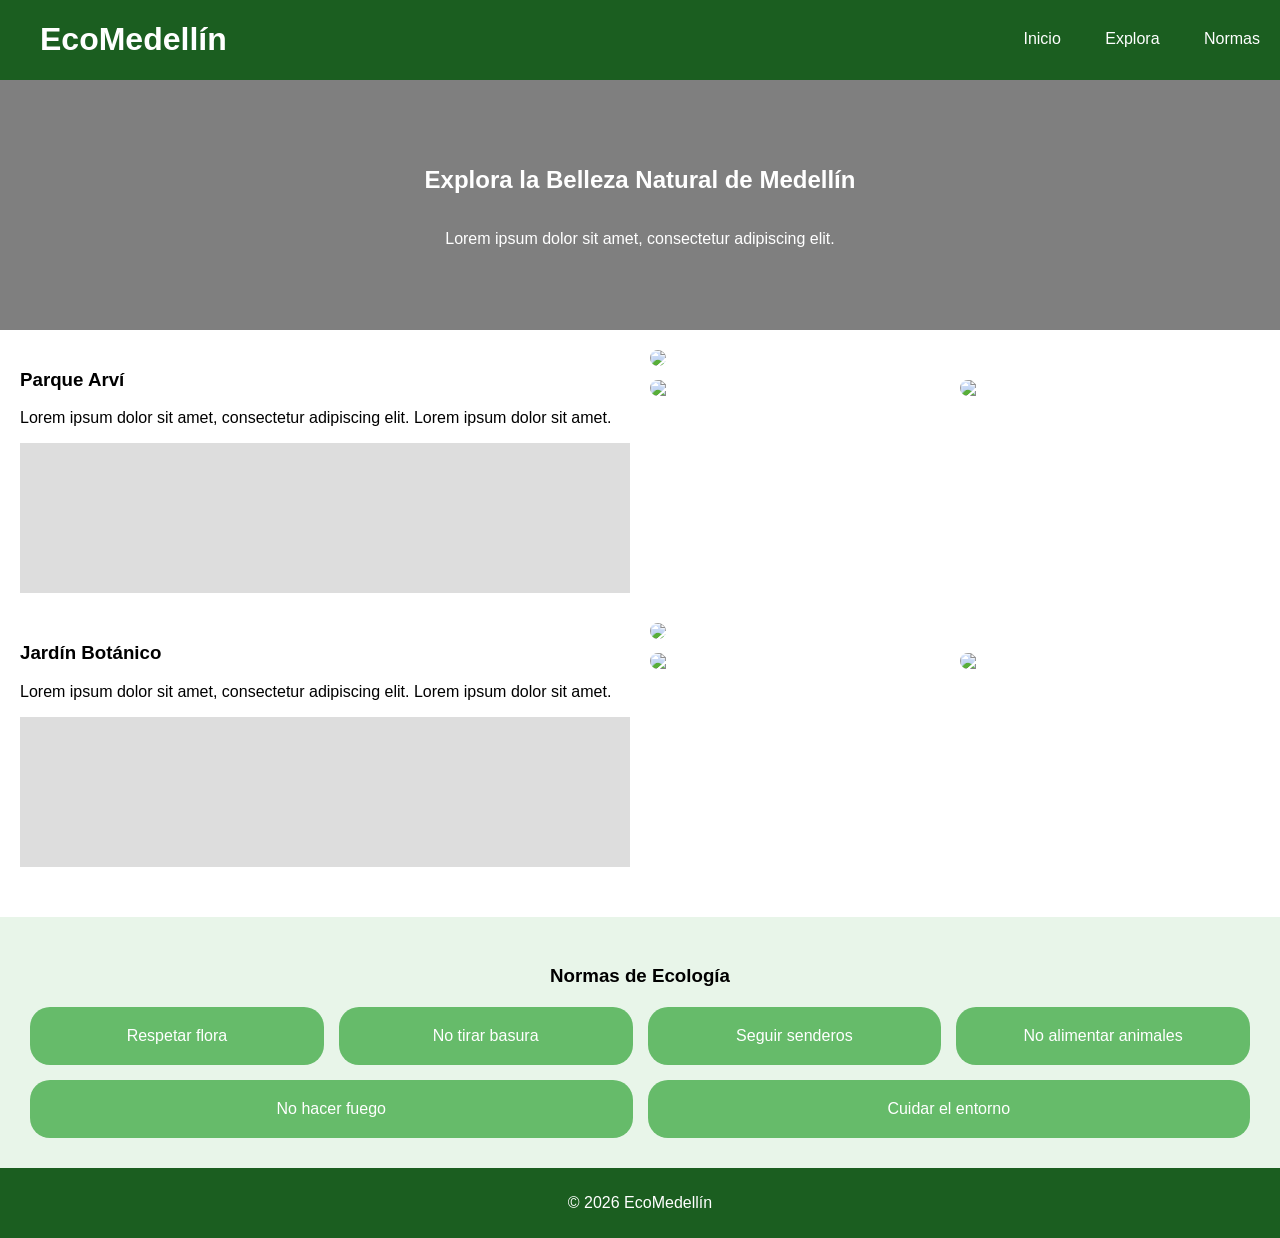
==== seccion02/index.html @ 078b5866 "updated" ====
<!DOCTYPE html>
<html lang="es">
<head>
<meta charset="UTF-8">
<title>EcoMedellín</title>
<link rel="stylesheet" href="style.css">
</head>
<body>

<!-- HEADER -->
<header>
    <h1>EcoMedellín</h1>
    <nav>
        <a href="#">Inicio</a>
        <a href="#">Explora</a>
        <a href="#">Normas</a>
    </nav>
</header>

<!-- HERO -->
<section class="hero">
    <div class="overlay">
        <h2>Explora la Belleza Natural de Medellín</h2>
        <p>Lorem ipsum dolor sit amet, consectetur adipiscing elit.</p>
    </div>
</section>

<!-- CONTENIDO -->
<main class="contenedor">

    <!-- BLOQUE 1 -->
    <div class="fila">
        <section class="info">
            <h3>Parque Arví</h3>
            <p>Lorem ipsum dolor sit amet, consectetur adipiscing elit. Lorem ipsum dolor sit amet.</p>

            <div class="mapa"></div>
        </section>

        <aside class="galeria">
            <img src="https://picsum.photos/400/250">
            <div class="mini">
                <img src="https://picsum.photos/200/150">
                <img src="https://picsum.photos/201/150">
            </div>
        </aside>
    </div>

    <!-- BLOQUE 2 -->
    <div class="fila">
        <section class="info">
            <h3>Jardín Botánico</h3>
            <p>Lorem ipsum dolor sit amet, consectetur adipiscing elit. Lorem ipsum dolor sit amet.</p>

            <div class="mapa"></div>
        </section>

        <aside class="galeria">
            <img src="https://picsum.photos/400/260">
            <div class="mini">
                <img src="https://picsum.photos/200/151">
                <img src="https://picsum.photos/201/151">
            </div>
        </aside>
    </div>

</main>

<!-- NORMAS -->
<section class="normas">
    <h3>Normas de Ecología</h3>

    <div class="grid">
        <div class="card">Respetar flora</div>
        <div class="card">No tirar basura</div>
        <div class="card">Seguir senderos</div>
        <div class="card">No alimentar animales</div>
        <div class="card">No hacer fuego</div>
        <div class="card">Cuidar el entorno</div>
    </div>
</section>

<!-- FOOTER -->
<footer>
    <p>© 2026 EcoMedellín</p>
</footer>

</body>
</html>
---- seccion02/style.css ----
body {
    margin: 0;
    font-family: Arial;
}

/* HEADER */
header {
    background: #1b5e20;
    color: white;
    padding: 0px;
    padding-bottom: 0px;

    display: flex;
    justify-content: space-between;
}

header h1{
    margin-left: 40px;
}

header nav{
    margin-top: 30px;
}
header nav a{
    margin: 20px;
    
    gap: 20px;
}

nav a {
    color: white;
    margin-left: 15px;
    text-decoration: none;
}

/* HERO */
.hero {
    background: url("https://picsum.photos/1200/400") center/cover;
    height: 250px;
    position: relative;
}

.overlay {
    background: rgba(0,0,0,0.5);
    color: white;
    height: 100%;

    display: flex;
    flex-direction: column;
    justify-content: center;
    align-items: center;
}

/* CONTENEDOR */
.contenedor {
    padding: 20px;
}

/* FILAS */
.fila {
    display: flex;
    gap: 20px;
    margin-bottom: 30px;
}

/* INFO */
.info {
    flex: 1;
}

.mapa {
    background: #ddd;
    height: 150px;
    margin-top: 10px;
}

/* GALERÍA */
.galeria {
    flex: 1;
}

.galeria img {
    width: 100%;
    border-radius: 10px;
}

.mini {
    display: flex;
    gap: 10px;
    margin-top: 10px;
}

.mini img {
    width: 50%;
}

/* NORMAS */
.normas {
    background: #e8f5e9;
    text-align: center;
    padding: 30px;
}

.grid {
    display: flex;
    flex-wrap: wrap;
    gap: 15px;
    margin-top: 20px;
}

.card {
    flex: 1 1 200px;
    background: #66bb6a;
    padding: 20px;
    border-radius: 20px;
    color: white;
}

/* FOOTER */
footer {
    background: #1b5e20;
    color: white;
    text-align: center;
    padding: 10px;
}
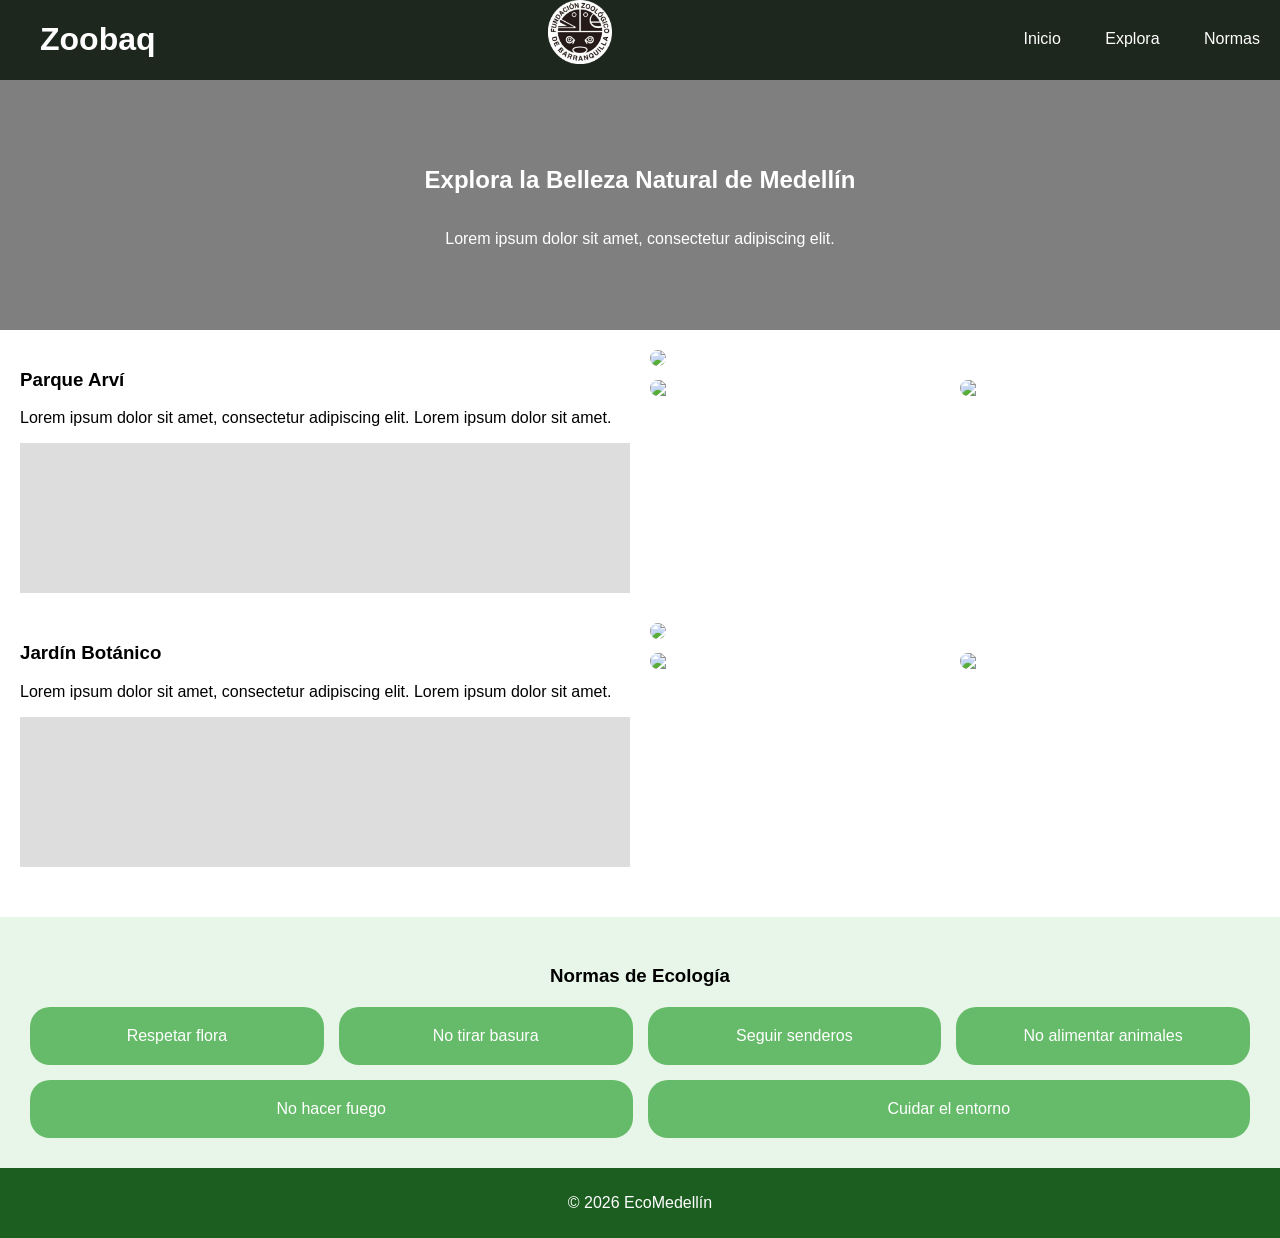
==== commit a59028cc: "updated" ====
--- a/seccion02/index.html
+++ b/seccion02/index.html
@@ -2,14 +2,16 @@
 <html lang="es">
 <head>
 <meta charset="UTF-8">
-<title>EcoMedellín</title>
+<meta name="viewport" content="width=device-width, initial-scale=1.0">
+<title>Zoologico de Barranquilla</title>
 <link rel="stylesheet" href="style.css">
 </head>
 <body>
 
 <!-- HEADER -->
 <header>
-    <h1>EcoMedellín</h1>
+    <h1 >Zoobaq</h1>
+    <img src="logo-zoobaq.png" alt="logo-zoobaq" class="logo">
     <nav>
         <a href="#">Inicio</a>
         <a href="#">Explora</a>
--- a/seccion02/style.css
+++ b/seccion02/style.css
@@ -5,13 +5,18 @@
 
 /* HEADER */
 header {
-    background: #1b5e20;
+    background: #1d271d;
     color: white;
     padding: 0px;
     padding-bottom: 0px;
 
     display: flex;
     justify-content: space-between;
+}
+.logo{
+    width: 5%;
+    height: 5%;
+        
 }
 
 header h1{
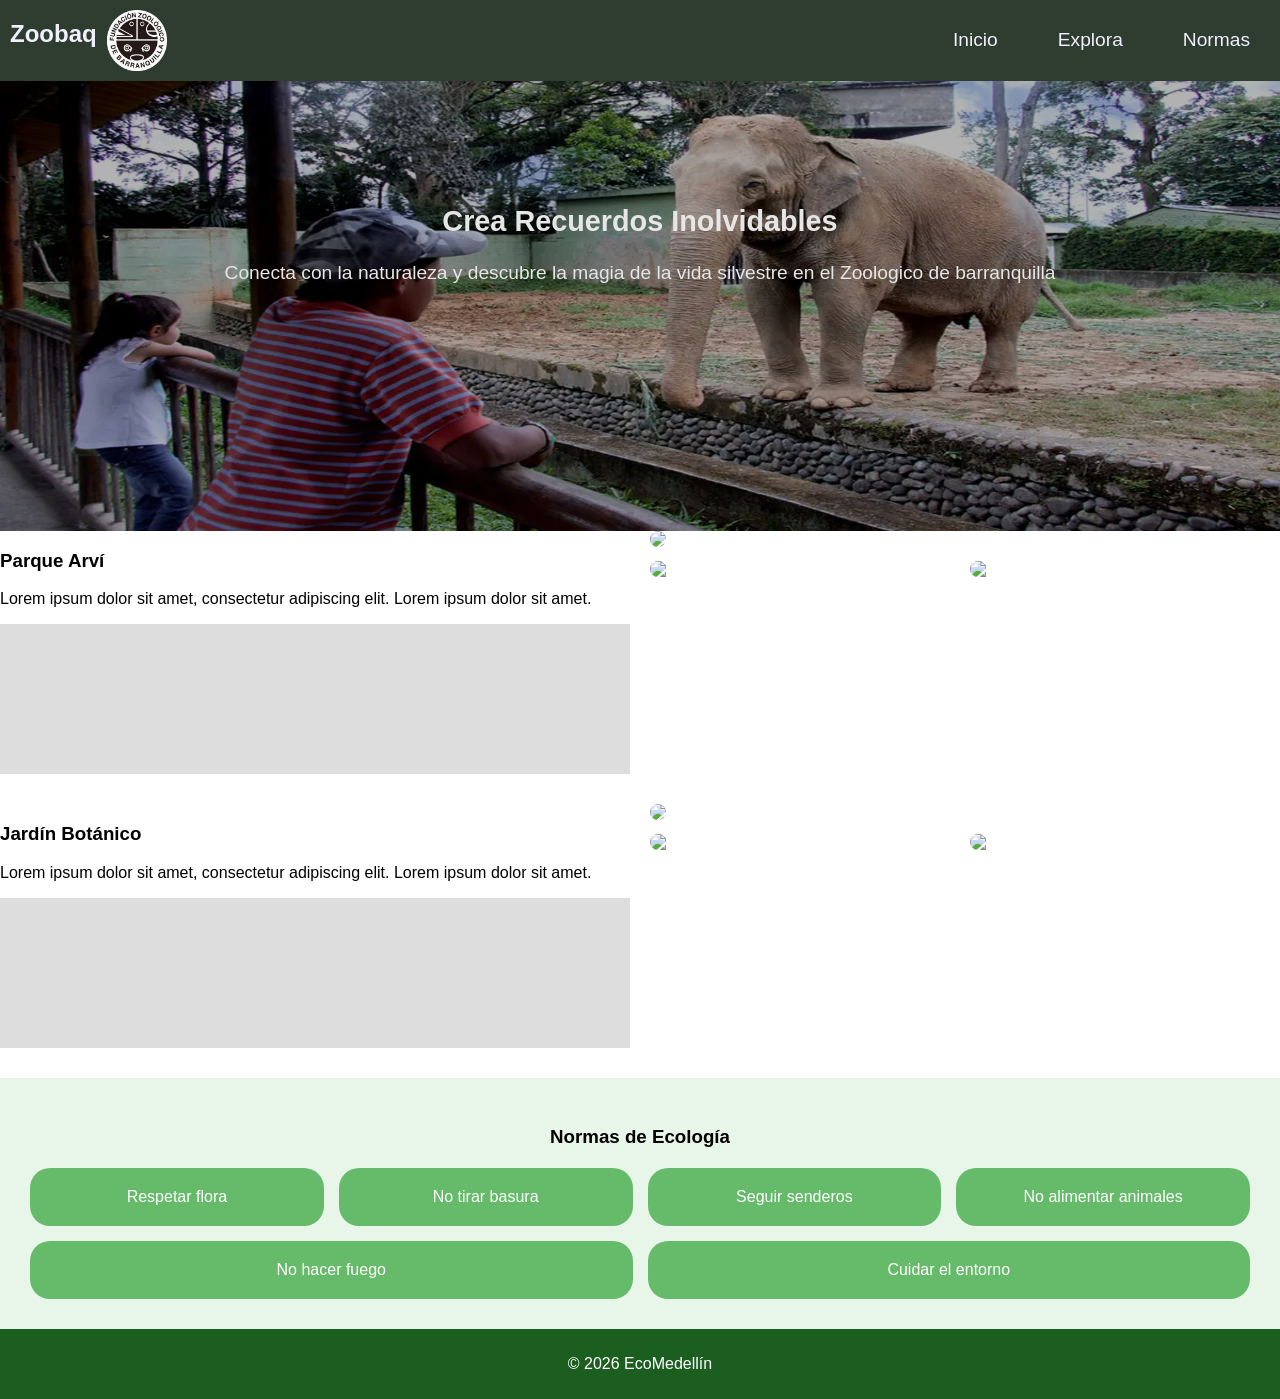
==== commit 3a7581b9: "updated" ====
--- a/seccion02/index.html
+++ b/seccion02/index.html
@@ -10,27 +10,33 @@
 
 <!-- HEADER -->
 <header>
-    <h1 >Zoobaq</h1>
-    <img src="logo-zoobaq.png" alt="logo-zoobaq" class="logo">
     <nav>
-        <a href="#">Inicio</a>
-        <a href="#">Explora</a>
-        <a href="#">Normas</a>
+        <!-- grupo izquierdo -->
+        <div>
+        <h1>Zoobaq</h1>
+        <img src="logo-zoobaq.png" alt="logo-zoobaq" class="logo">
+        </div>
+        <!-- grupo derecho -->
+        <ul class="nav-links">
+            <li><a href="#">Inicio</a></li>
+            <li><a href="#">Explora</a></li>
+            <li><a href="#">Normas</a></li>
+        </ul>
     </nav>
 </header>
 
 <!-- HERO -->
-<section class="hero">
+<figure class="hero">
+    <img src="parque-zoologico-.png" alt="parque zoobaq" class="imgpark">
     <div class="overlay">
-        <h2>Explora la Belleza Natural de Medellín</h2>
-        <p>Lorem ipsum dolor sit amet, consectetur adipiscing elit.</p>
+        <h2>Crea Recuerdos Inolvidables</h2>
+        <p>Conecta con la naturaleza y descubre la magia de la vida silvestre en el Zoologico de barranquilla</p>
     </div>
-</section>
+</figure>
 
 <!-- CONTENIDO -->
 <main class="contenedor">
-
-    <!-- BLOQUE 1 -->
+       <!-- BLOQUE 1 -->
     <div class="fila">
         <section class="info">
             <h3>Parque Arví</h3>
--- a/seccion02/style.css
+++ b/seccion02/style.css
@@ -4,61 +4,90 @@
 }
 
 /* HEADER */
-header {
-    background: #1d271d;
-    color: white;
-    padding: 0px;
-    padding-bottom: 0px;
+header nav{
+    background-color: #2e3d2f;
+    color: rgb(240, 240, 2340);
+    display: flex;
+    justify-content:space-between ;
+    align-items:center;
+    padding:0px;
+    overflow: hidden;
 
+}
+
+header nav div{
     display: flex;
-    justify-content: space-between;
+    margin-left: 10px;
 }
 .logo{
-    width: 5%;
-    height: 5%;
-        
+    gap: 10px;  
+    width: 12%;
+    height: 10%;
+    margin: 10px;
+
 }
 
-header h1{
-    margin-left: 40px;
+
+.nav-links {
+  display: flex;
+  list-style-type: none;
+                   /* Espacio entre Inicio, Explora y Normas */
+  margin: 0;
+  padding: 0;
+  
+  
 }
 
-header nav{
-    margin-top: 30px;
-}
-header nav a{
-    margin: 20px;
+li a{
+    text-decoration: none;
+    color: rgb(240, 240, 2340);
+    font-size:larger;
+    padding: 30px;
+
+
     
-    gap: 20px;
 }
 
-nav a {
-    color: white;
-    margin-left: 15px;
-    text-decoration: none;
+li a:hover{
+    background-color: #162a17;
+    color:white
+
 }
+    
+
 
 /* HERO */
 .hero {
-    background: url("https://picsum.photos/1200/400") center/cover;
-    height: 250px;
-    position: relative;
+    height: 50vh;
+    margin: 0;  
+    display:flex ;
+
+    text-align: center;
+    justify-content: center;
 }
 
+
+.imgpark{
+    width: 100%;      /* 100% del ancho de la ventana */
+  height: 50vh;     /* 100% del alto de la ventana */
+  /* Evita que la imagen se estire o se vea flaca */
+    position: absolute;
+    filter:brightness(70%)
+
+}
 .overlay {
-    background: rgba(0,0,0,0.5);
     color: white;
-    height: 100%;
-
-    display: flex;
-    flex-direction: column;
     justify-content: center;
     align-items: center;
+    position:relative;  
+    font-size: larger;
+    filter: brightness(90%);
+    padding-top: 100px;
 }
 
 /* CONTENEDOR */
 .contenedor {
-    padding: 20px;
+    padding: 0px;
 }
 
 /* FILAS */
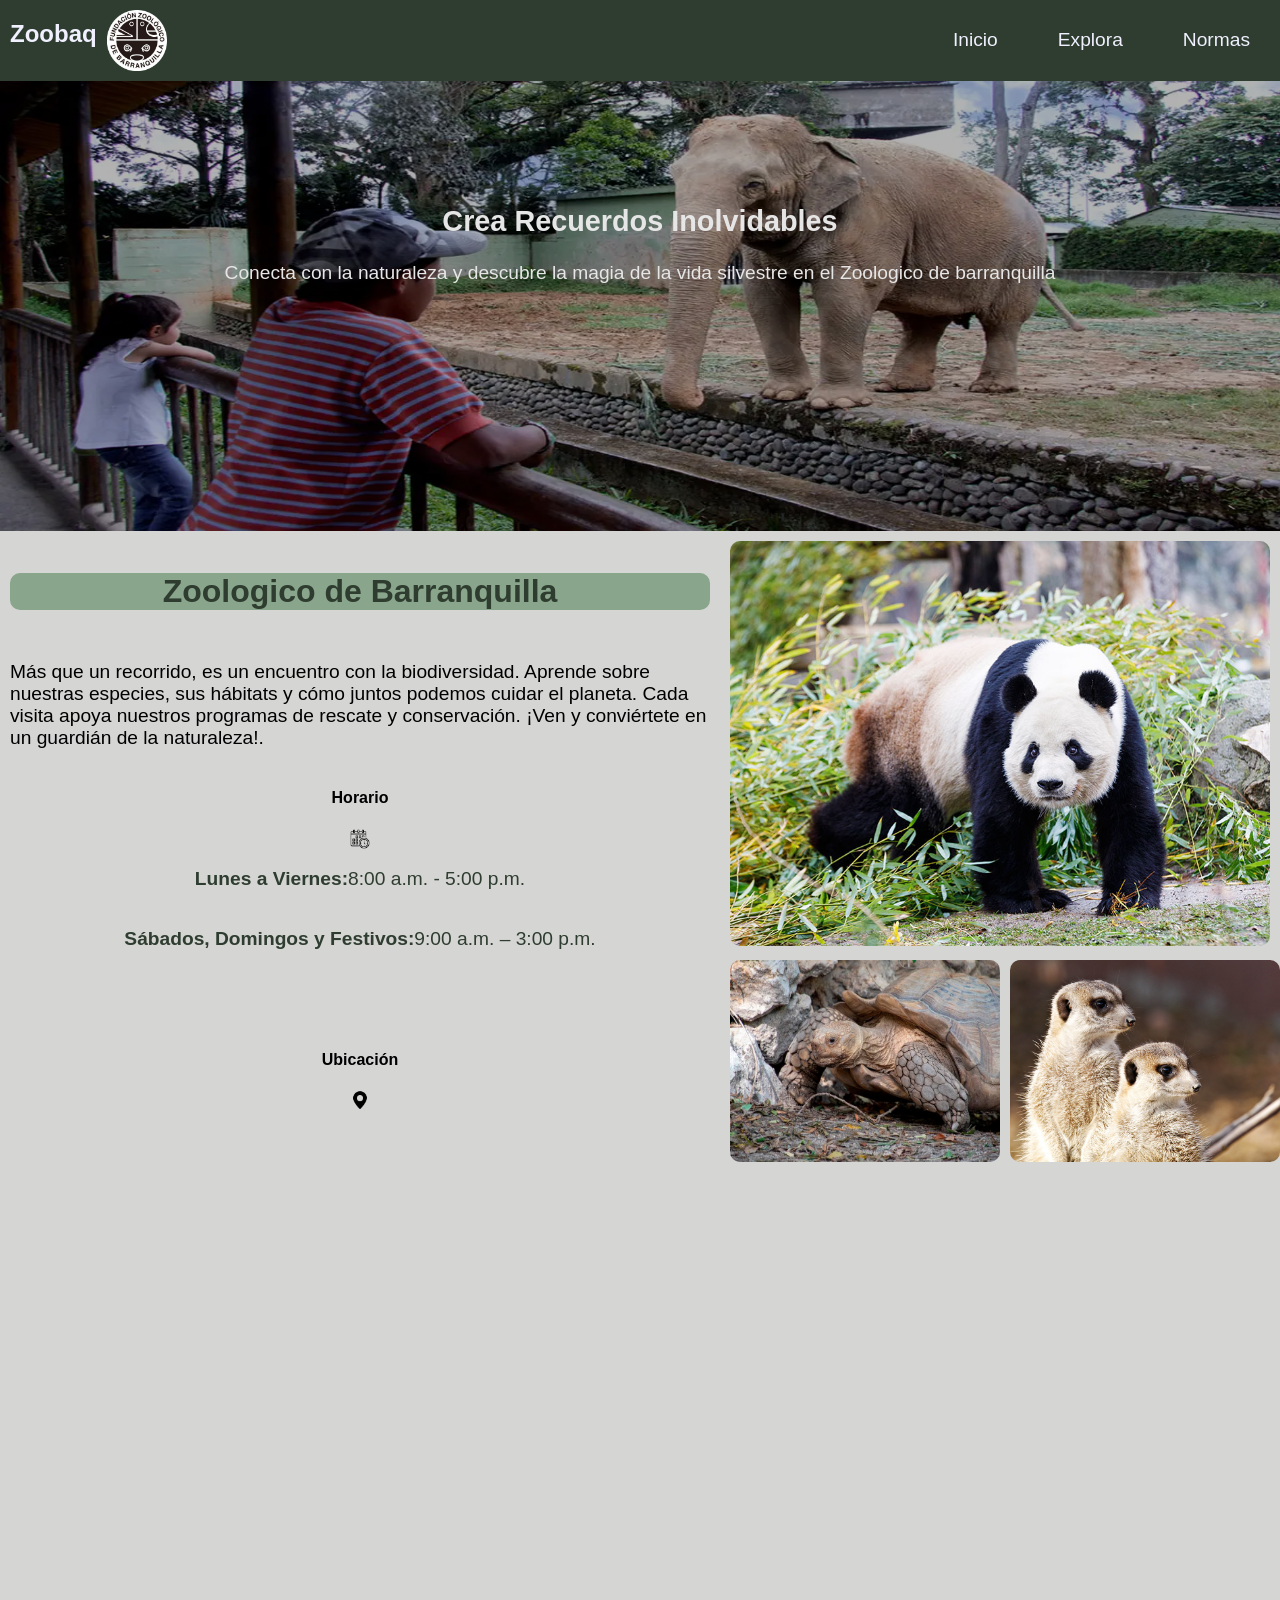
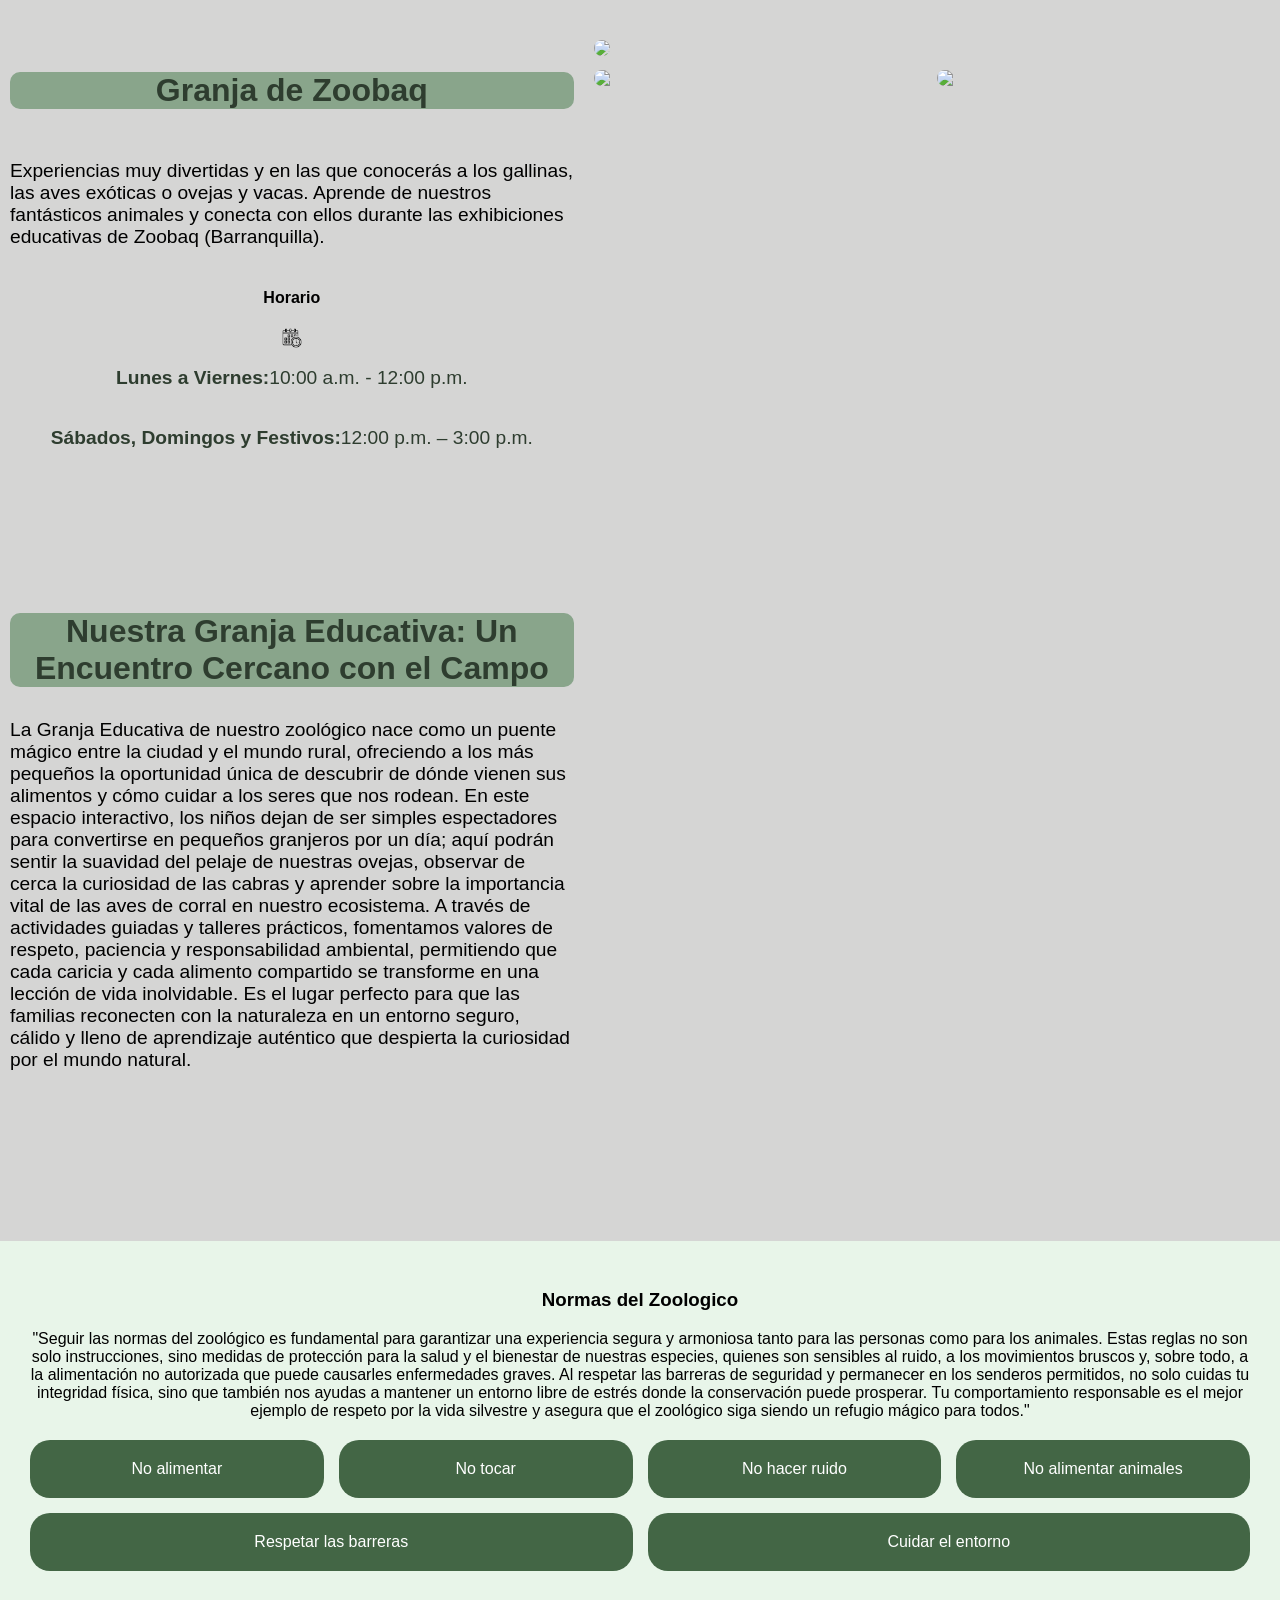
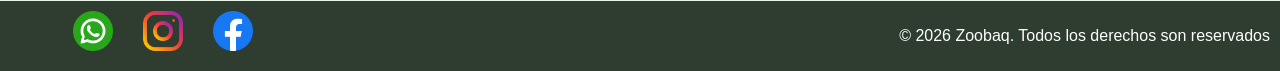
==== commit 3423a69e: "updated" ====
--- a/seccion02/index.html
+++ b/seccion02/index.html
@@ -28,7 +28,7 @@
 <!-- HERO -->
 <figure class="hero">
     <img src="parque-zoologico-.png" alt="parque zoobaq" class="imgpark">
-    <div class="overlay">
+    <div class="division">
         <h2>Crea Recuerdos Inolvidables</h2>
         <p>Conecta con la naturaleza y descubre la magia de la vida silvestre en el Zoologico de barranquilla</p>
     </div>
@@ -39,17 +39,27 @@
        <!-- BLOQUE 1 -->
     <div class="fila">
         <section class="info">
-            <h3>Parque Arví</h3>
-            <p>Lorem ipsum dolor sit amet, consectetur adipiscing elit. Lorem ipsum dolor sit amet.</p>
-
-            <div class="mapa"></div>
+            <h3>Zoologico de Barranquilla</h3>
+            <p>Más que un recorrido, es un encuentro con la biodiversidad. Aprende sobre nuestras especies, sus hábitats y cómo juntos podemos cuidar el planeta. Cada visita apoya nuestros programas de rescate y conservación. ¡Ven y conviértete en un guardián de la naturaleza!.</p>
+            <div class="horario">
+                <h4>Horario</h4>
+                <img class="calendario" src="calendario.png" alt="calendario">
+                <p><strong>Lunes a Viernes:</strong> 8:00 a.m. - 5:00 p.m.</p>
+                <p><strong>Sábados, Domingos y Festivos:</strong> 9:00 a.m. – 3:00 p.m.</p>
+            
+            </div>
+            <div class="mapa">
+                <h4>Ubicación</h4>
+                <img  class= ubicacion src="pasador-de-ubicacion.png" alt="ubicacion">
+                <iframe src="https://www.google.com/maps/embed?pb=!1m18!1m12!1m3!1d3199.5056351121902!2d-74.80012910994336!3d11.01112840085954!2m3!1f0!2f0!3f0!3m2!1i1024!2i768!4f13.1!3m3!1m2!1s0x8ef42d90aaba58e5%3A0x5c19e4385ac14c54!2sZool%C3%B3gico%20de%20Barranquilla!5e0!3m2!1sen!2sco!4v1776271292794!5m2!1sen!2sco" width="600" height="450" style="border:0;" allowfullscreen="" loading="lazy" referrerpolicy="no-referrer-when-downgrade"></iframe>
+            </div>
         </section>
 
         <aside class="galeria">
-            <img src="https://picsum.photos/400/250">
+            <img src="panda1.png">
             <div class="mini">
-                <img src="https://picsum.photos/200/150">
-                <img src="https://picsum.photos/201/150">
+                <img src="tortuga.png">
+                <img src="suricata.png">
             </div>
         </aside>
     </div>
@@ -57,17 +67,29 @@
     <!-- BLOQUE 2 -->
     <div class="fila">
         <section class="info">
-            <h3>Jardín Botánico</h3>
-            <p>Lorem ipsum dolor sit amet, consectetur adipiscing elit. Lorem ipsum dolor sit amet.</p>
-
+            <h3>Granja de Zoobaq</h3>
+            <p>Experiencias muy divertidas y en las que conocerás a los gallinas, las aves exóticas o ovejas y vacas. Aprende de nuestros fantásticos animales y conecta con ellos durante las exhibiciones educativas de Zoobaq (Barranquilla). </p>
+            <div class="horario">
+                <h4>Horario</h4>
+                <img class="calendario" src="calendario.png" alt="calendario">
+                <p><strong>Lunes a Viernes:</strong> 10:00 a.m. - 12:00 p.m.</p>
+                <p><strong>Sábados, Domingos y Festivos:</strong> 12:00 p.m. – 3:00 p.m.</p>
+            
+            </div>
+            <div class="separador">
+            <h3>Nuestra Granja Educativa: Un Encuentro Cercano con el Campo</h3>
+            <p>La Granja Educativa de nuestro zoológico nace como un puente mágico entre la ciudad y el mundo rural, ofreciendo a los más pequeños la oportunidad única de descubrir de dónde vienen sus alimentos y cómo cuidar a los seres que nos rodean. En este espacio interactivo, los niños dejan de ser simples espectadores para convertirse 
+                en pequeños granjeros por un día; aquí podrán sentir la suavidad del pelaje de nuestras ovejas, observar de cerca la curiosidad de las cabras y aprender sobre la importancia vital de las aves de corral en nuestro ecosistema. A través de actividades guiadas y talleres prácticos, fomentamos valores de respeto, 
+                paciencia y responsabilidad ambiental, permitiendo que cada caricia y cada alimento compartido se transforme en una lección de vida inolvidable. Es el lugar perfecto para que las familias reconecten con la naturaleza en un entorno seguro, cálido y lleno de aprendizaje auténtico que despierta la curiosidad por el mundo natural.</p>
+            </div>        
             <div class="mapa"></div>
         </section>
 
         <aside class="galeria">
-            <img src="https://picsum.photos/400/260">
+            <img  src="vaca.png">
             <div class="mini">
-                <img src="https://picsum.photos/200/151">
-                <img src="https://picsum.photos/201/151">
+                <img src="chivo.png">
+                <img src="caballo.png">
             </div>
         </aside>
     </div>
@@ -76,21 +98,31 @@
 
 <!-- NORMAS -->
 <section class="normas">
-    <h3>Normas de Ecología</h3>
+    <h3>Normas del Zoologico</h3>
+    <p>"Seguir las normas del zoológico es fundamental para garantizar una experiencia segura y armoniosa tanto para las personas como para los animales. Estas reglas no son solo instrucciones, sino medidas de protección para la salud y el bienestar de nuestras especies, quienes son sensibles al ruido,
+         a los movimientos bruscos y, sobre todo, a la alimentación no autorizada 
+        que puede causarles enfermedades graves. Al respetar las barreras de seguridad y permanecer en los senderos permitidos, no solo cuidas tu integridad física, sino que también nos ayudas a mantener un entorno libre de estrés donde la conservación puede prosperar. Tu comportamiento responsable 
+        es el mejor ejemplo de respeto por la vida silvestre y asegura que el zoológico siga siendo un refugio mágico para todos."</p>
 
     <div class="grid">
-        <div class="card">Respetar flora</div>
-        <div class="card">No tirar basura</div>
-        <div class="card">Seguir senderos</div>
+        <div class="card">No alimentar</div>
+        <div class="card">No tocar</div>
+        <div class="card">No hacer ruido</div>
         <div class="card">No alimentar animales</div>
-        <div class="card">No hacer fuego</div>
+        <div class="card">Respetar las barreras</div>
         <div class="card">Cuidar el entorno</div>
     </div>
 </section>
 
 <!-- FOOTER -->
 <footer>
-    <p>© 2026 EcoMedellín</p>
+    <div class="redesposition">
+        <img class="redes" src="whatsapp.png" alt="">
+        <img class="redes" src="instagram.png" alt="">
+        <img class="redes" src="facebook.png" alt="">
+    </div>
+    <p>© 2026 Zoobaq. Todos los derechos son reservados</p>
+    
 </footer>
 
 </body>
--- a/seccion02/style.css
+++ b/seccion02/style.css
@@ -1,6 +1,7 @@
 body {
     margin: 0;
     font-family: Arial;
+    background-color: rgb(213, 213, 212);
 }
 
 /* HEADER */
@@ -31,7 +32,6 @@
 .nav-links {
   display: flex;
   list-style-type: none;
-                   /* Espacio entre Inicio, Explora y Normas */
   margin: 0;
   padding: 0;
   
@@ -68,14 +68,13 @@
 
 
 .imgpark{
-    width: 100%;      /* 100% del ancho de la ventana */
-  height: 50vh;     /* 100% del alto de la ventana */
-  /* Evita que la imagen se estire o se vea flaca */
+    width: 100%;      
+  height: 50vh;     
     position: absolute;
     filter:brightness(70%)
 
 }
-.overlay {
+.division {
     color: white;
     justify-content: center;
     align-items: center;
@@ -85,9 +84,11 @@
     padding-top: 100px;
 }
 
+
+
 /* CONTENEDOR */
 .contenedor {
-    padding: 0px;
+    padding: 10px;
 }
 
 /* FILAS */
@@ -99,18 +100,74 @@
 
 /* INFO */
 .info {
-    flex: 1;
+    flex: 0.5;
+    display: flex;
+    align-items:center;
+    flex-direction: column;
+    
+    
+}
+
+.separador{
+    padding-top: 20%;
+}
+.info h3{
+    font-size:xx-large;
+    color:#2e3d2f;
+    text-align: center;
+    background-color: #89a58b;
+    border-radius: 10px;
+    width: 100%;
+}
+.info p{
+    font-size: larger;
 }
 
 .mapa {
-    background: #ddd;
-    height: 150px;
+    background: #ffffff;
     margin-top: 10px;
+    display: flex;
+    flex-direction:column;
+    align-items: center;
+    padding: 50px;
+    background-color: rgb(213, 213, 212);
+
+}
+
+
+.horario{
+    display: flex;
+    flex-direction: column;
+    align-items: center;
+    
+}
+
+
+.calendario{
+    height: 20px;
+    display: flex;
+    flex-direction: column;
+}
+.horario p{
+    display: flex;
+    justify-content: flex-start;
+    color:#2e3d2f
+}
+.mapa h4{
+    padding: 0px;
+}
+
+.ubicacion{
+    height: 20px;
+    display: flex;
+    flex-direction: column;
+    
+    
 }
 
 /* GALERÍA */
 .galeria {
-    flex: 1;
+    flex: 0.6;
 }
 
 .galeria img {
@@ -127,6 +184,8 @@
 .mini img {
     width: 50%;
 }
+    
+
 
 /* NORMAS */
 .normas {
@@ -144,7 +203,7 @@
 
 .card {
     flex: 1 1 200px;
-    background: #66bb6a;
+    background: #436645;
     padding: 20px;
     border-radius: 20px;
     color: white;
@@ -152,8 +211,19 @@
 
 /* FOOTER */
 footer {
-    background: #1b5e20;
+    background-color: #2e3d2f;
     color: white;
-    text-align: center;
     padding: 10px;
+    display: flex;
+    justify-content:space-between;
+}
+
+.redesposition{
+    display: flex;
+    margin-left: 5%;
+    gap: 30px;
+}
+.redes{
+    width: 40px;
+    height: 40px;
 }
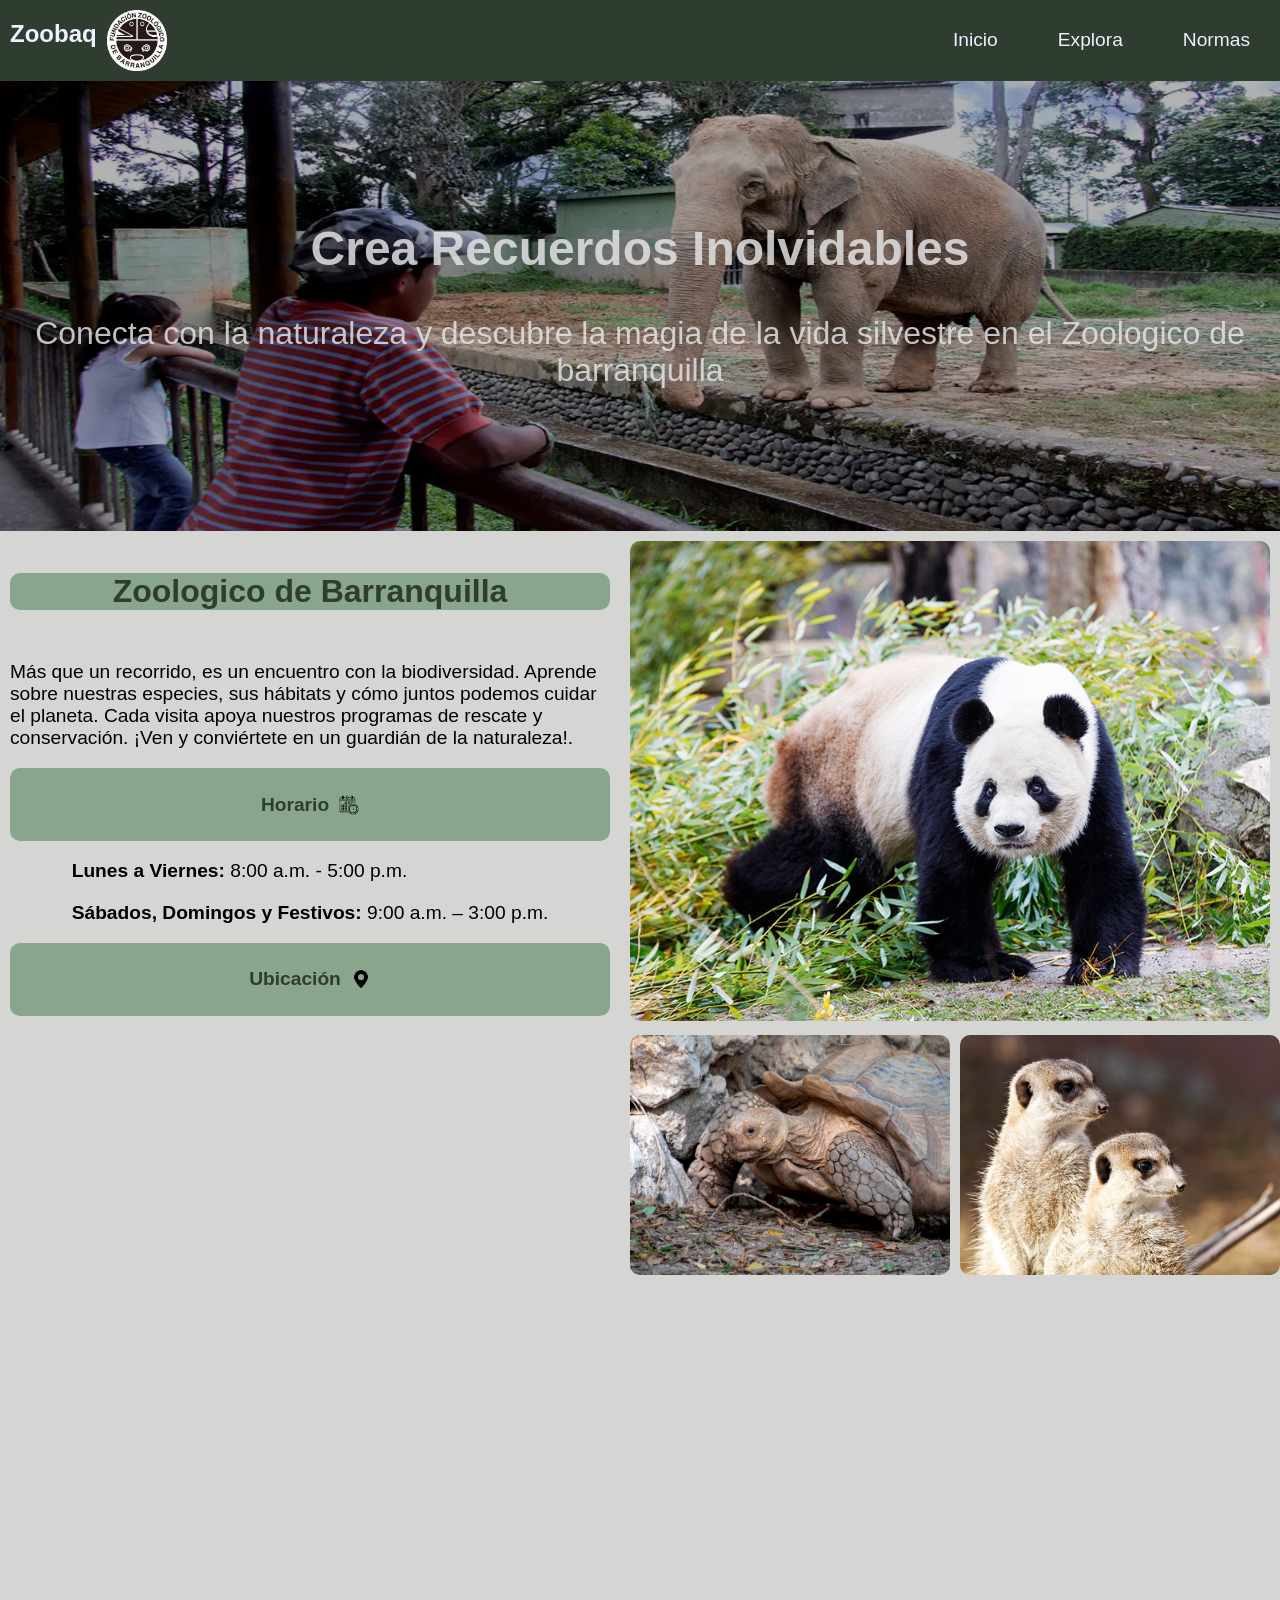
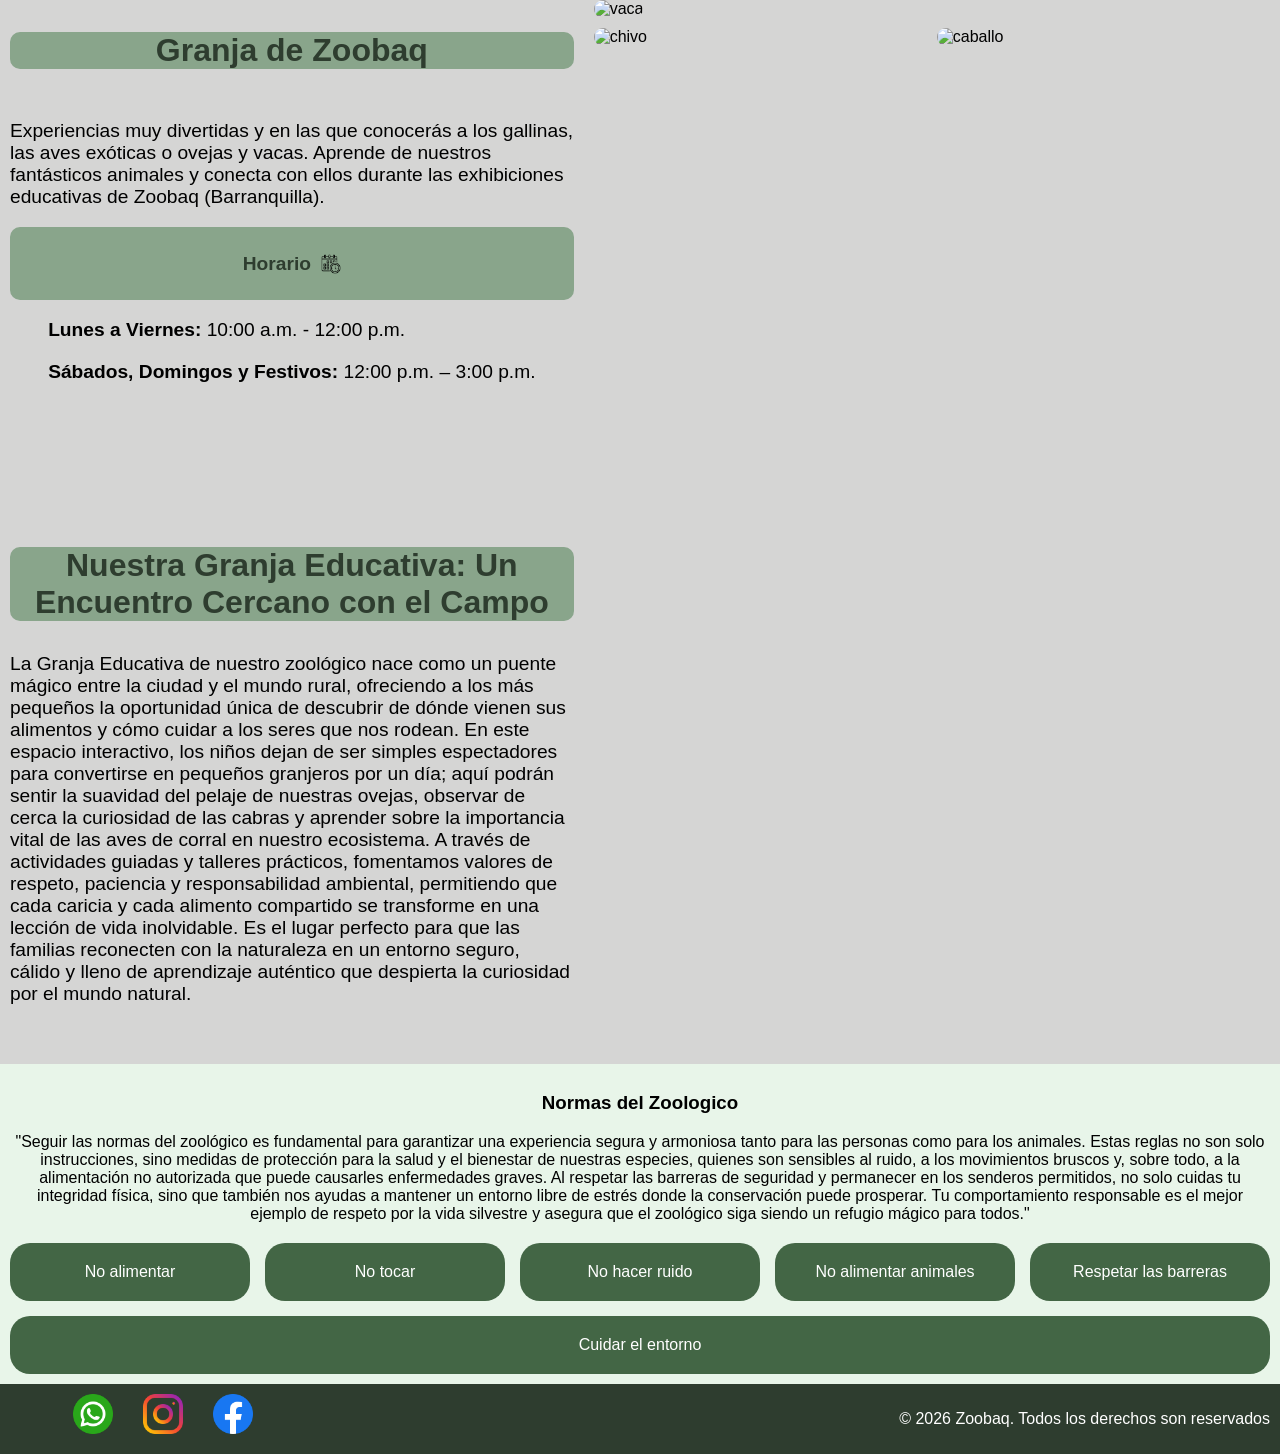
==== commit ed92b484: "updated" ====
--- a/seccion02/index.html
+++ b/seccion02/index.html
@@ -8,122 +8,129 @@
 </head>
 <body>
 
-<!-- HEADER -->
-<header>
-    <nav>
-        <!-- grupo izquierdo -->
-        <div>
-        <h1>Zoobaq</h1>
-        <img src="logo-zoobaq.png" alt="logo-zoobaq" class="logo">
+    <!-- HEADER -->
+    <header>
+        <nav>
+            <!-- grupo izquierdo -->
+            <div>
+            <h1>Zoobaq</h1>
+            <img src="img/logo-zoobaq.png" alt="logo-zoobaq" class="logo">
+            </div>
+            <!-- grupo derecho -->
+            <ul class="nav-links">
+                <li><a href="#">Inicio</a></li>
+                <li><a href="#">Explora</a></li>
+                <li><a href="#">Normas</a></li>
+            </ul>
+        </nav>
+    </header>
+
+    <!-- HERO -->
+    <figure class="hero">
+        <img src="img/parque-zoologico-.png" alt="parque zoobaq" class="imgpark">
+        <div class="division">
+            <h2>Crea Recuerdos Inolvidables</h2>
+            <p>Conecta con la naturaleza y descubre la magia de la vida silvestre en el Zoologico de barranquilla</p>
         </div>
-        <!-- grupo derecho -->
-        <ul class="nav-links">
-            <li><a href="#">Inicio</a></li>
-            <li><a href="#">Explora</a></li>
-            <li><a href="#">Normas</a></li>
-        </ul>
-    </nav>
-</header>
+    </figure>
 
-<!-- HERO -->
-<figure class="hero">
-    <img src="parque-zoologico-.png" alt="parque zoobaq" class="imgpark">
-    <div class="division">
-        <h2>Crea Recuerdos Inolvidables</h2>
-        <p>Conecta con la naturaleza y descubre la magia de la vida silvestre en el Zoologico de barranquilla</p>
-    </div>
-</figure>
+    <!-- CONTENIDO -->
+    <main class="contenedor">
+        <!-- BLOQUE 1 -->
+        <div class="fila">
+            <section class="info">
+                <h3>Zoologico de Barranquilla</h3>
+                <p>Más que un recorrido, es un encuentro con la biodiversidad. Aprende sobre nuestras especies, sus hábitats y cómo juntos podemos cuidar el planeta. Cada visita apoya nuestros programas de rescate y conservación. ¡Ven y conviértete en un guardián de la naturaleza!.</p>
+                <div class="horario-titulo-logo">
+                    <h4>Horario</h4>
+                    <img class="calendario" src="img/calendario.png" alt="calendario">
+                </div>
+                <div>
+                    <p><strong>Lunes a Viernes:</strong> 8:00 a.m. - 5:00 p.m.</p>
+                    <p><strong>Sábados, Domingos y Festivos:</strong> 9:00 a.m. – 3:00 p.m.</p>
+                
+                </div>
+                
+                <div class="mapa">
+                    <h4>Ubicación</h4>
+                    <img  class= ubicacion src="img/pasador-de-ubicacion.png" alt="ubicacion">
+                </div>
+                <div>
+                    <iframe src="https://www.google.com/maps/embed?pb=!1m18!1m12!1m3!1d3199.5056351121902!2d-74.80012910994336!3d11.01112840085954!2m3!1f0!2f0!3f0!3m2!1i1024!2i768!4f13.1!3m3!1m2!1s0x8ef42d90aaba58e5%3A0x5c19e4385ac14c54!2sZool%C3%B3gico%20de%20Barranquilla!5e0!3m2!1sen!2sco!4v1776271292794!5m2!1sen!2sco" width="600" height="450" style="border:0;" allowfullscreen="" loading="lazy" referrerpolicy="no-referrer-when-downgrade"></iframe>
+                </div>
+            </section>
 
-<!-- CONTENIDO -->
-<main class="contenedor">
-       <!-- BLOQUE 1 -->
-    <div class="fila">
-        <section class="info">
-            <h3>Zoologico de Barranquilla</h3>
-            <p>Más que un recorrido, es un encuentro con la biodiversidad. Aprende sobre nuestras especies, sus hábitats y cómo juntos podemos cuidar el planeta. Cada visita apoya nuestros programas de rescate y conservación. ¡Ven y conviértete en un guardián de la naturaleza!.</p>
-            <div class="horario">
-                <h4>Horario</h4>
-                <img class="calendario" src="calendario.png" alt="calendario">
-                <p><strong>Lunes a Viernes:</strong> 8:00 a.m. - 5:00 p.m.</p>
-                <p><strong>Sábados, Domingos y Festivos:</strong> 9:00 a.m. – 3:00 p.m.</p>
-            
-            </div>
-            <div class="mapa">
-                <h4>Ubicación</h4>
-                <img  class= ubicacion src="pasador-de-ubicacion.png" alt="ubicacion">
-                <iframe src="https://www.google.com/maps/embed?pb=!1m18!1m12!1m3!1d3199.5056351121902!2d-74.80012910994336!3d11.01112840085954!2m3!1f0!2f0!3f0!3m2!1i1024!2i768!4f13.1!3m3!1m2!1s0x8ef42d90aaba58e5%3A0x5c19e4385ac14c54!2sZool%C3%B3gico%20de%20Barranquilla!5e0!3m2!1sen!2sco!4v1776271292794!5m2!1sen!2sco" width="600" height="450" style="border:0;" allowfullscreen="" loading="lazy" referrerpolicy="no-referrer-when-downgrade"></iframe>
-            </div>
-        </section>
+            <aside class="galeria">
+                <img src="img/panda1.png" alt="panda">
+                <div class="mini">
+                    <img src="img/tortuga.png" alt="tortuga">
+                    <img src="img/suricata.png" alt="suricata">
+                </div>
+            </aside>
+        </div>
 
-        <aside class="galeria">
-            <img src="panda1.png">
-            <div class="mini">
-                <img src="tortuga.png">
-                <img src="suricata.png">
-            </div>
-        </aside>
-    </div>
+        <!-- BLOQUE 2 -->
+        <div class="fila">
+            <section class="info">
+                <h3>Granja de Zoobaq</h3>
+                <p>Experiencias muy divertidas y en las que conocerás a los gallinas, las aves exóticas o ovejas y vacas. Aprende de nuestros fantásticos animales y conecta con ellos durante las exhibiciones educativas de Zoobaq (Barranquilla). </p>
+                <div class="horario-titulo-logo">
+                    <h4>Horario</h4>
+                    <img class="calendario" src="img/calendario.png" alt="calendario">
+                </div>
+                <div>
+                    <p><strong>Lunes a Viernes:</strong> 10:00 a.m. - 12:00 p.m.</p>
+                    <p><strong>Sábados, Domingos y Festivos:</strong> 12:00 p.m. – 3:00 p.m.</p>
+                
+                </div>
+                <div class="separador">
+                    <h3>Nuestra Granja Educativa: Un Encuentro Cercano con el Campo</h3>
+                    <p>La Granja Educativa de nuestro zoológico nace como un puente mágico entre la ciudad y el mundo rural, ofreciendo a los más pequeños la oportunidad única de descubrir de dónde vienen sus alimentos y cómo cuidar a los seres que nos rodean. En este espacio interactivo, los niños dejan de ser simples espectadores para convertirse 
+                        en pequeños granjeros por un día; aquí podrán sentir la suavidad del pelaje de nuestras ovejas, observar de cerca la curiosidad de las cabras y aprender sobre la importancia vital de las aves de corral en nuestro ecosistema. A través de actividades guiadas y talleres prácticos, fomentamos valores de respeto, 
+                        paciencia y responsabilidad ambiental, permitiendo que cada caricia y cada alimento compartido se transforme en una lección de vida inolvidable. Es el lugar perfecto para que las familias reconecten con la naturaleza en un entorno seguro, cálido y lleno de aprendizaje auténtico que despierta la curiosidad por el mundo natural.</p>
+                </div>        
+                <div class="mapa"></div>
+            </section>
 
-    <!-- BLOQUE 2 -->
-    <div class="fila">
-        <section class="info">
-            <h3>Granja de Zoobaq</h3>
-            <p>Experiencias muy divertidas y en las que conocerás a los gallinas, las aves exóticas o ovejas y vacas. Aprende de nuestros fantásticos animales y conecta con ellos durante las exhibiciones educativas de Zoobaq (Barranquilla). </p>
-            <div class="horario">
-                <h4>Horario</h4>
-                <img class="calendario" src="calendario.png" alt="calendario">
-                <p><strong>Lunes a Viernes:</strong> 10:00 a.m. - 12:00 p.m.</p>
-                <p><strong>Sábados, Domingos y Festivos:</strong> 12:00 p.m. – 3:00 p.m.</p>
-            
-            </div>
-            <div class="separador">
-            <h3>Nuestra Granja Educativa: Un Encuentro Cercano con el Campo</h3>
-            <p>La Granja Educativa de nuestro zoológico nace como un puente mágico entre la ciudad y el mundo rural, ofreciendo a los más pequeños la oportunidad única de descubrir de dónde vienen sus alimentos y cómo cuidar a los seres que nos rodean. En este espacio interactivo, los niños dejan de ser simples espectadores para convertirse 
-                en pequeños granjeros por un día; aquí podrán sentir la suavidad del pelaje de nuestras ovejas, observar de cerca la curiosidad de las cabras y aprender sobre la importancia vital de las aves de corral en nuestro ecosistema. A través de actividades guiadas y talleres prácticos, fomentamos valores de respeto, 
-                paciencia y responsabilidad ambiental, permitiendo que cada caricia y cada alimento compartido se transforme en una lección de vida inolvidable. Es el lugar perfecto para que las familias reconecten con la naturaleza en un entorno seguro, cálido y lleno de aprendizaje auténtico que despierta la curiosidad por el mundo natural.</p>
-            </div>        
-            <div class="mapa"></div>
-        </section>
+            <aside class="galeria">
+                <img  src="img/vaca.png" alt="vaca">
+                <div class="mini">
+                    <img src="img/chivo.png" alt="chivo">
+                    <img src="img/caballo.png" alt="caballo">
+                </div>
+            </aside>
+        </div>
 
-        <aside class="galeria">
-            <img  src="vaca.png">
-            <div class="mini">
-                <img src="chivo.png">
-                <img src="caballo.png">
-            </div>
-        </aside>
-    </div>
+    </main>
 
-</main>
+    <!-- NORMAS -->
+    <section class="normas">
+        <h3>Normas del Zoologico</h3>
+        <p>"Seguir las normas del zoológico es fundamental para garantizar una experiencia segura y armoniosa tanto para las personas como para los animales. Estas reglas no son solo instrucciones, sino medidas de protección para la salud y el bienestar de nuestras especies, quienes son sensibles al ruido,
+            a los movimientos bruscos y, sobre todo, a la alimentación no autorizada 
+            que puede causarles enfermedades graves. Al respetar las barreras de seguridad y permanecer en los senderos permitidos, no solo cuidas tu integridad física, sino que también nos ayudas a mantener un entorno libre de estrés donde la conservación puede prosperar. Tu comportamiento responsable 
+            es el mejor ejemplo de respeto por la vida silvestre y asegura que el zoológico siga siendo un refugio mágico para todos."</p>
 
-<!-- NORMAS -->
-<section class="normas">
-    <h3>Normas del Zoologico</h3>
-    <p>"Seguir las normas del zoológico es fundamental para garantizar una experiencia segura y armoniosa tanto para las personas como para los animales. Estas reglas no son solo instrucciones, sino medidas de protección para la salud y el bienestar de nuestras especies, quienes son sensibles al ruido,
-         a los movimientos bruscos y, sobre todo, a la alimentación no autorizada 
-        que puede causarles enfermedades graves. Al respetar las barreras de seguridad y permanecer en los senderos permitidos, no solo cuidas tu integridad física, sino que también nos ayudas a mantener un entorno libre de estrés donde la conservación puede prosperar. Tu comportamiento responsable 
-        es el mejor ejemplo de respeto por la vida silvestre y asegura que el zoológico siga siendo un refugio mágico para todos."</p>
+        <div class="grid">
+            <div class="card">No alimentar</div>
+            <div class="card">No tocar</div>
+            <div class="card">No hacer ruido</div>
+            <div class="card">No alimentar animales</div>
+            <div class="card">Respetar las barreras</div>
+            <div class="card">Cuidar el entorno</div>
+        </div>
+    </section>
 
-    <div class="grid">
-        <div class="card">No alimentar</div>
-        <div class="card">No tocar</div>
-        <div class="card">No hacer ruido</div>
-        <div class="card">No alimentar animales</div>
-        <div class="card">Respetar las barreras</div>
-        <div class="card">Cuidar el entorno</div>
-    </div>
-</section>
-
-<!-- FOOTER -->
-<footer>
-    <div class="redesposition">
-        <img class="redes" src="whatsapp.png" alt="">
-        <img class="redes" src="instagram.png" alt="">
-        <img class="redes" src="facebook.png" alt="">
-    </div>
-    <p>© 2026 Zoobaq. Todos los derechos son reservados</p>
-    
-</footer>
+    <!-- FOOTER -->
+    <footer>
+        <div class="redesposition">
+            <img class="redes" src="img/whatsapp.png" alt="whatsapp">
+            <img class="redes" src="img/instagram.png" alt="instagram">
+            <img class="redes" src="img/facebook.png" alt="facebook">
+        </div>
+        <p>© 2026 Zoobaq. Todos los derechos son reservados</p>
+        
+    </footer>
 
 </body>
 </html>
--- a/seccion02/style.css
+++ b/seccion02/style.css
@@ -75,11 +75,11 @@
 
 }
 .division {
-    color: white;
+    color: rgba(255, 255, 255, 0.829);
     justify-content: center;
     align-items: center;
     position:relative;  
-    font-size: larger;
+    font-size:xx-large;
     filter: brightness(90%);
     padding-top: 100px;
 }
@@ -114,8 +114,8 @@
 .info h3{
     font-size:xx-large;
     color:#2e3d2f;
+    background-color: #89a58b;
     text-align: center;
-    background-color: #89a58b;
     border-radius: 10px;
     width: 100%;
 }
@@ -124,21 +124,32 @@
 }
 
 .mapa {
-    background: #ffffff;
-    margin-top: 10px;
-    display: flex;
-    flex-direction:column;
+     display: flex;
+    flex-direction: row;
     align-items: center;
-    padding: 50px;
-    background-color: rgb(213, 213, 212);
-
-}
-
-
-.horario{
-    display: flex;
-    flex-direction: column;
+    justify-content: center;
+    gap: 10px;
+    font-size: larger;
+    color:#2e3d2f;
+    background-color: #89a58b;
+    border-radius: 10px;
+    width: 100%;
+
+}
+
+
+.horario-titulo-logo{
+    display: flex;
+    flex-direction: row;
     align-items: center;
+    justify-content: center;
+    gap: 10px;
+    font-size: larger;
+    color:#2e3d2f;
+    background-color: #89a58b;
+    border-radius: 10px;
+    width: 100%;
+    
     
 }
 
@@ -162,6 +173,15 @@
     display: flex;
     flex-direction: column;
     
+    
+}
+
+
+
+iframe{
+    
+    border-radius: 10px;
+    margin-top: 100px;
     
 }
 
@@ -191,7 +211,7 @@
 .normas {
     background: #e8f5e9;
     text-align: center;
-    padding: 30px;
+    padding: 10px;
 }
 
 .grid {
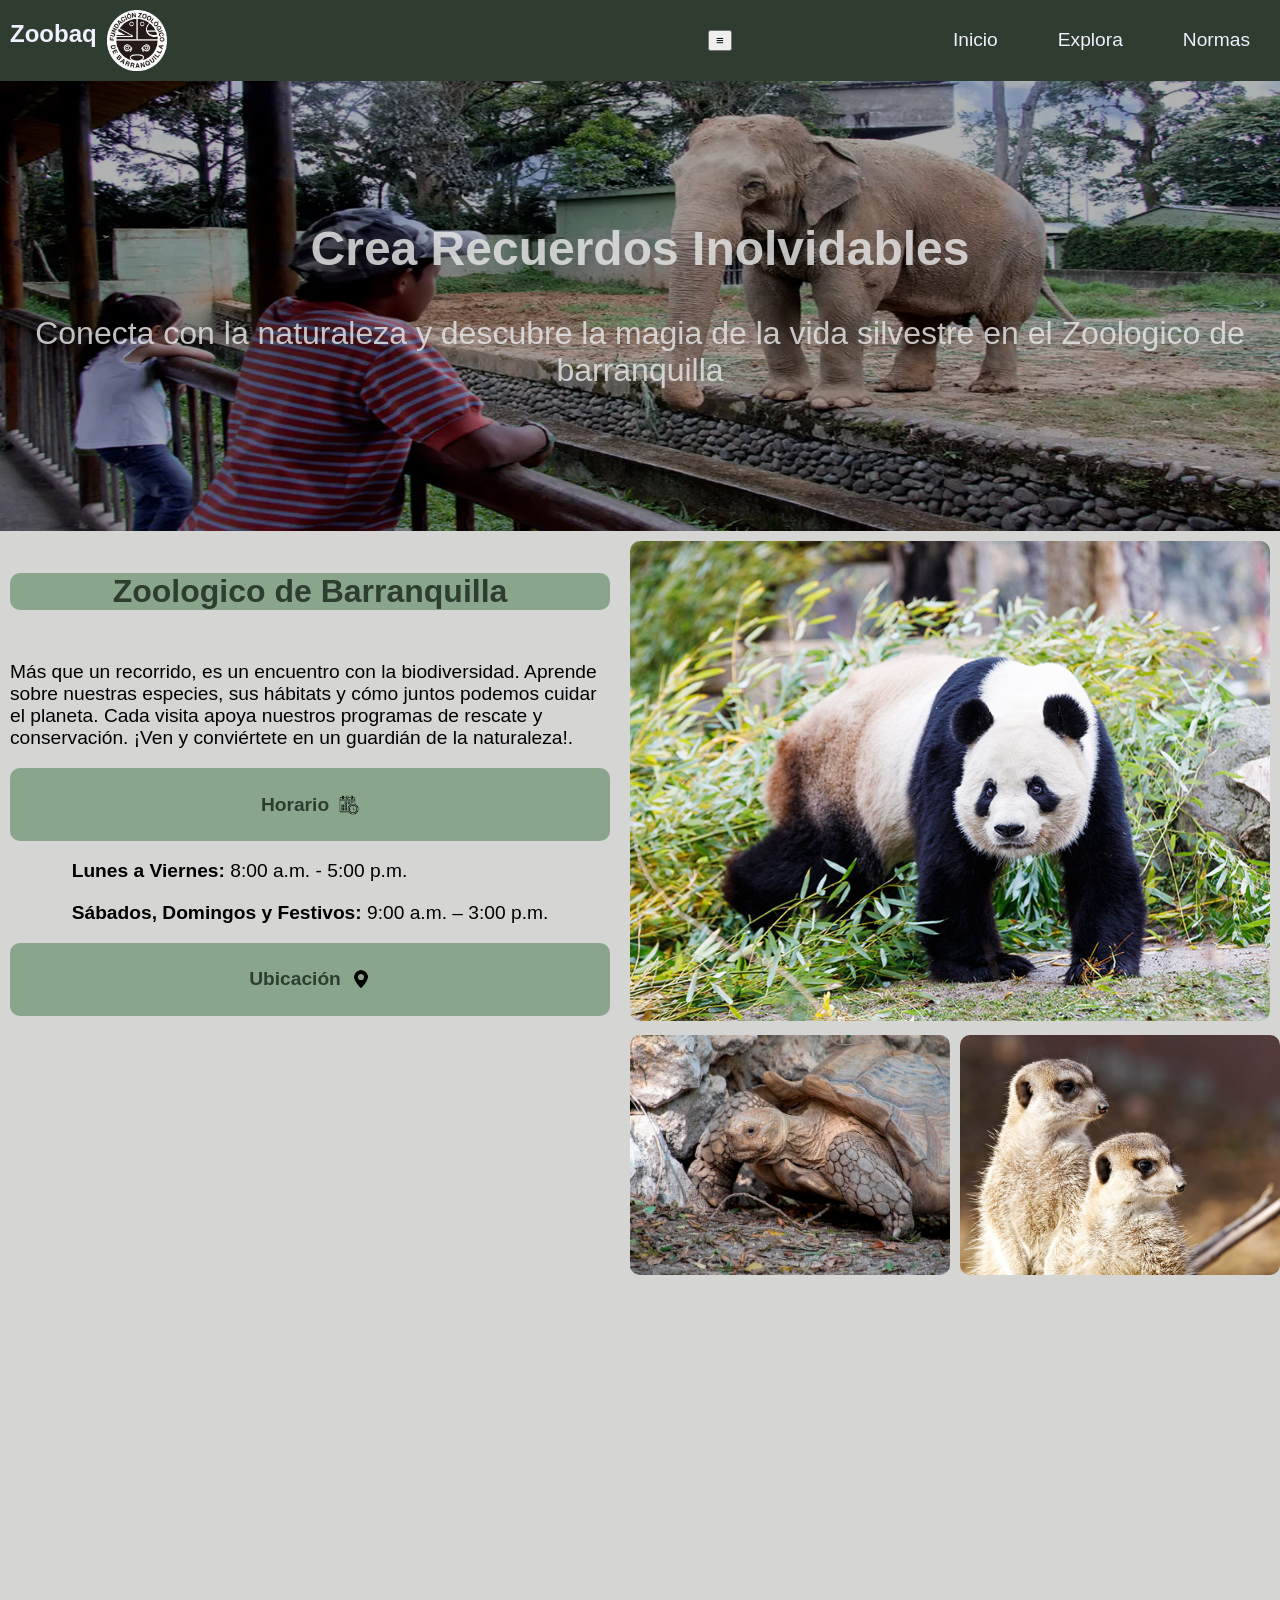
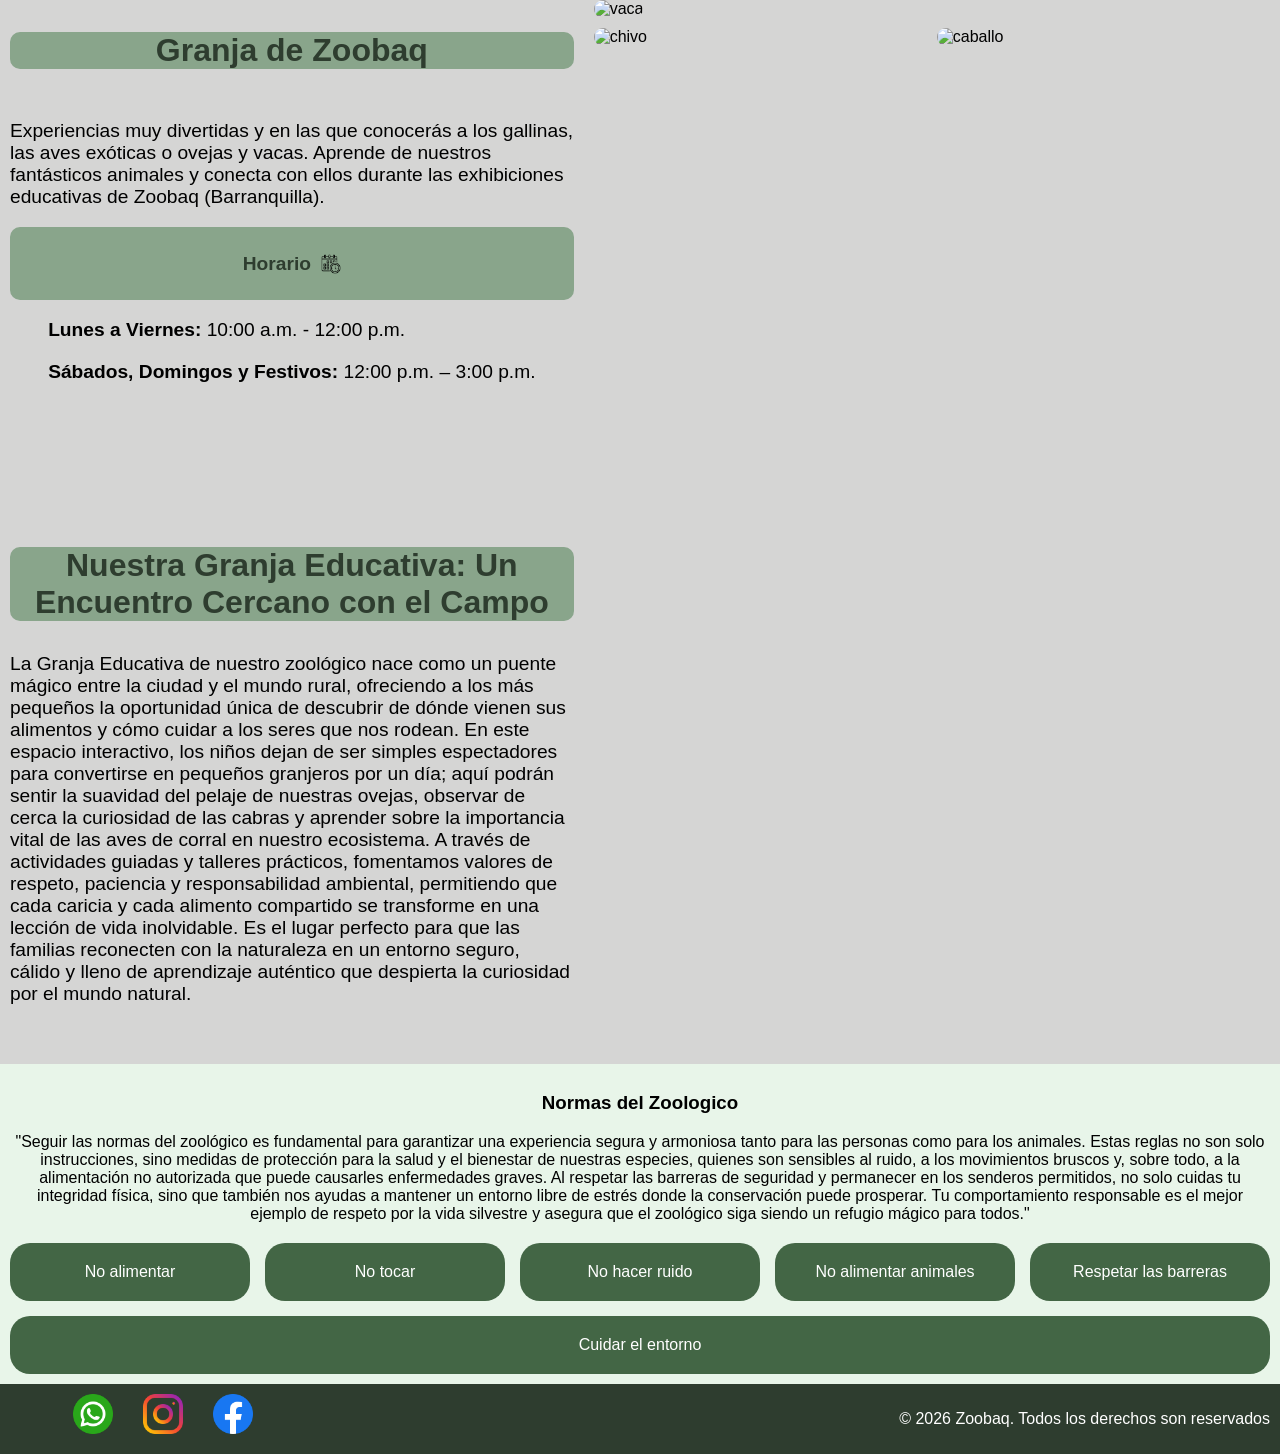
==== commit 7f2a7d31: "updated" ====
--- a/seccion02/index.html
+++ b/seccion02/index.html
@@ -10,6 +10,7 @@
 
     <!-- HEADER -->
     <header>
+        
         <nav>
             <!-- grupo izquierdo -->
             <div>
@@ -17,12 +18,15 @@
             <img src="img/logo-zoobaq.png" alt="logo-zoobaq" class="logo">
             </div>
             <!-- grupo derecho -->
+            <button id="btn-show" onclick="hiddenHamburguer()">≡</button>
             <ul class="nav-links">
+                
                 <li><a href="#">Inicio</a></li>
                 <li><a href="#">Explora</a></li>
                 <li><a href="#">Normas</a></li>
             </ul>
         </nav>
+        
     </header>
 
     <!-- HERO -->
@@ -131,6 +135,6 @@
         <p>© 2026 Zoobaq. Todos los derechos son reservados</p>
         
     </footer>
-
+    <script src="main.js"></script>
 </body>
 </html>
--- a/seccion02/style.css
+++ b/seccion02/style.css
@@ -246,4 +246,22 @@
 .redes{
     width: 40px;
     height: 40px;
-}+}
+
+#button-menu{
+    display: none;
+}
+
+@media (max-width:480px){
+    #button-menu{
+    display: block;
+    }
+    ul.nav-links{
+        display: none;
+
+    }
+    ul.nav-links.active{
+        display: block!important;
+
+    }
+    
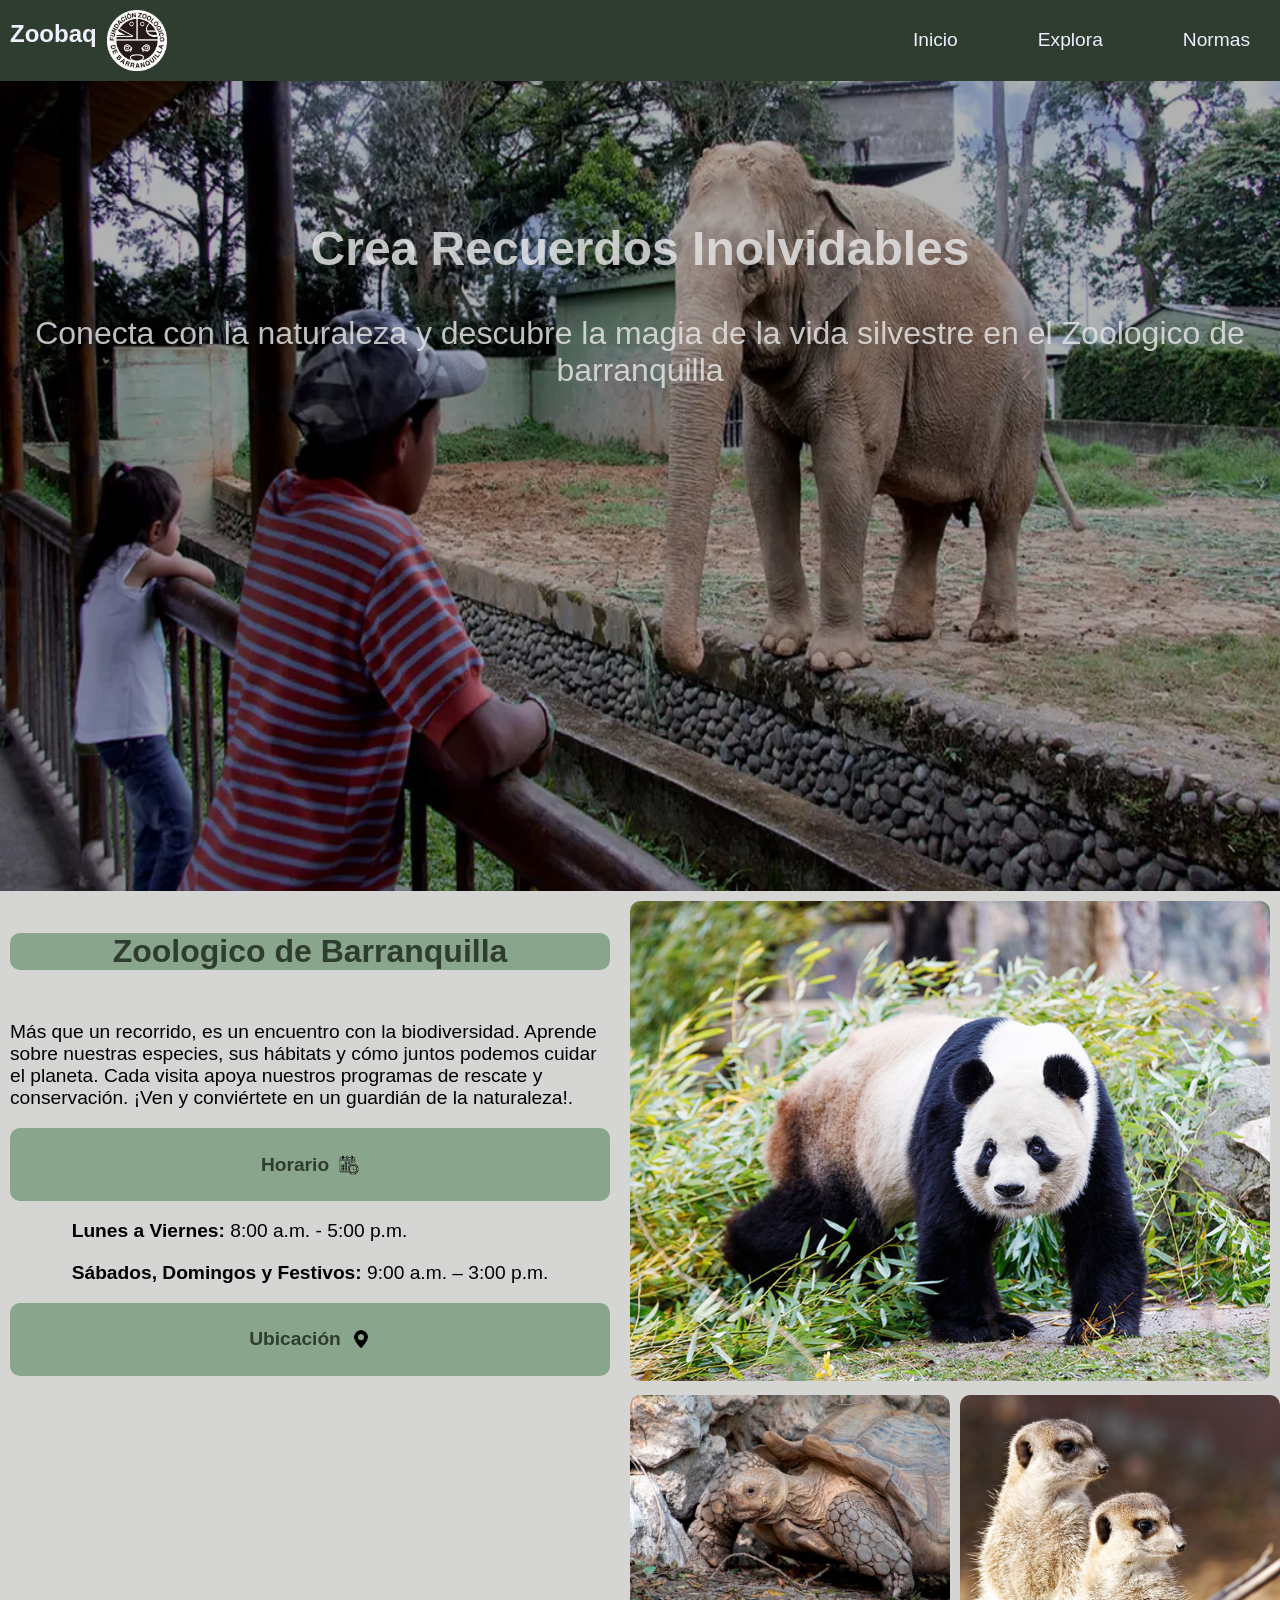
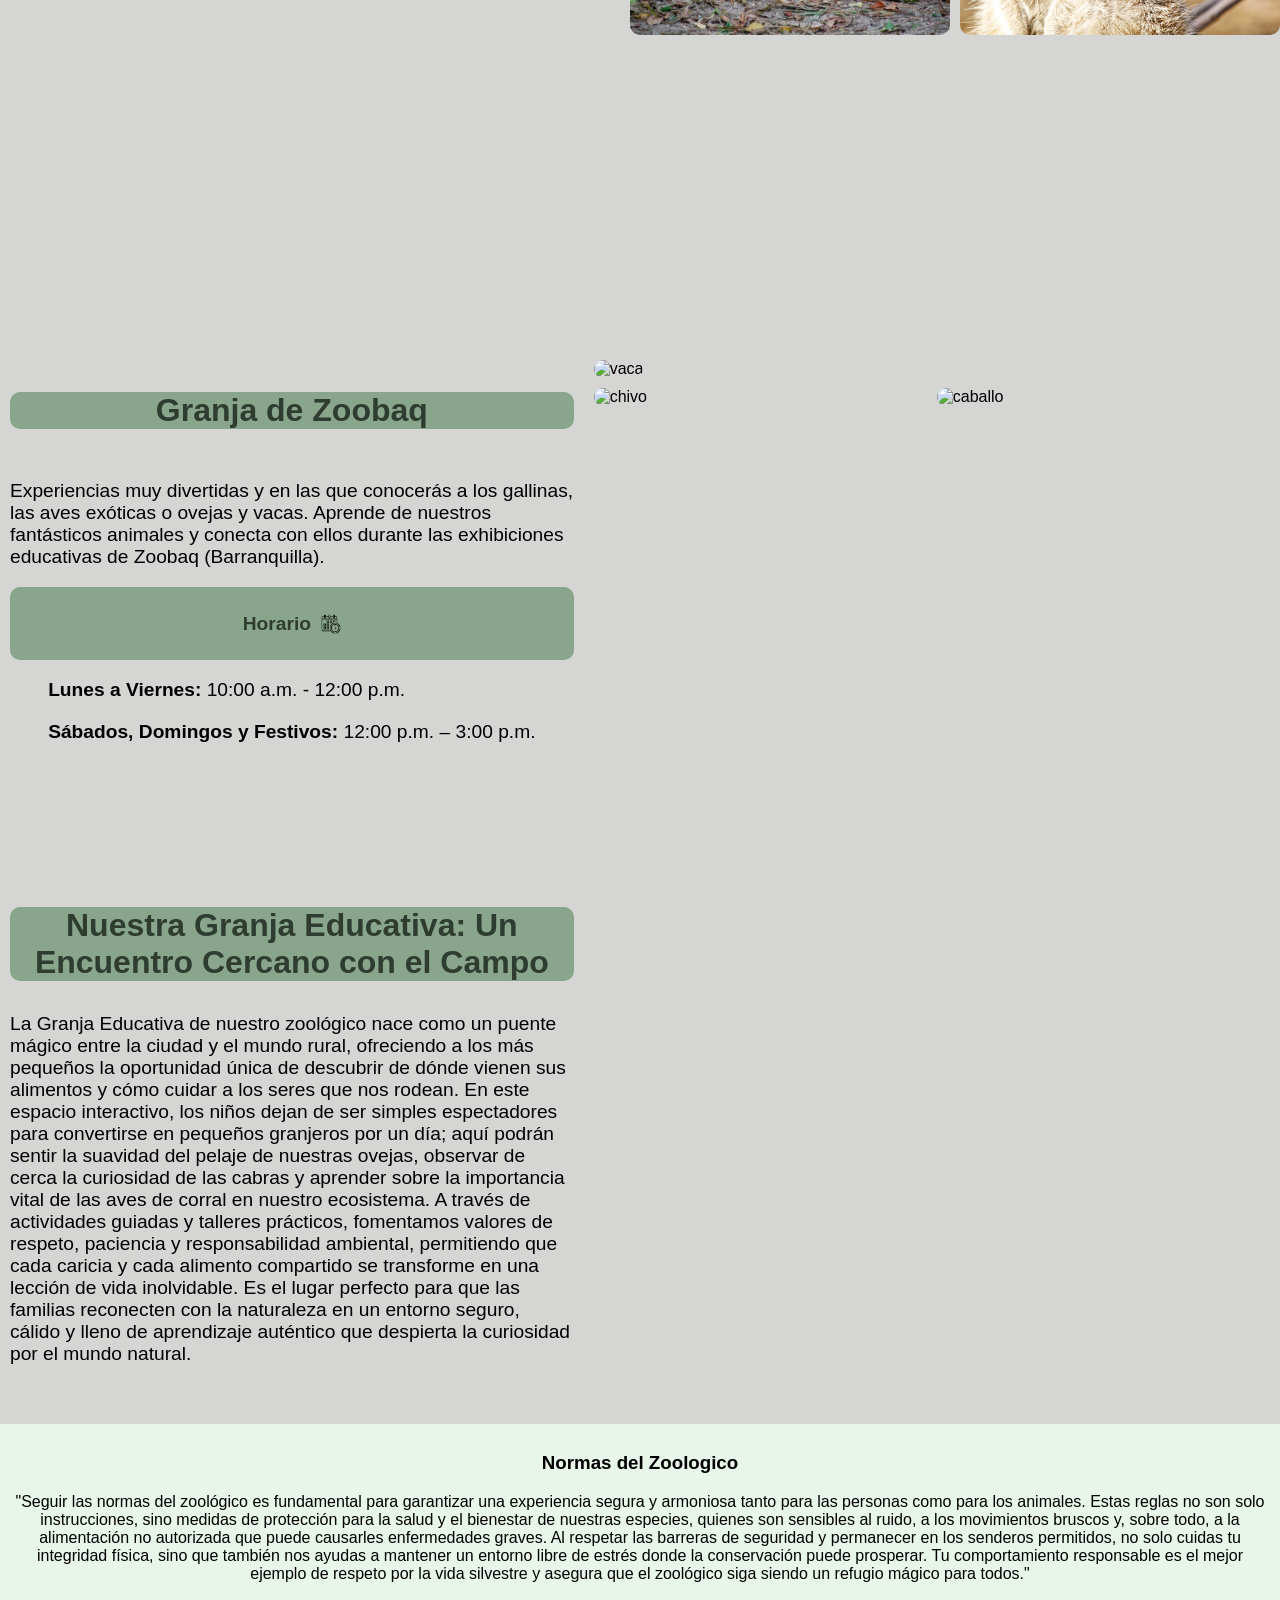
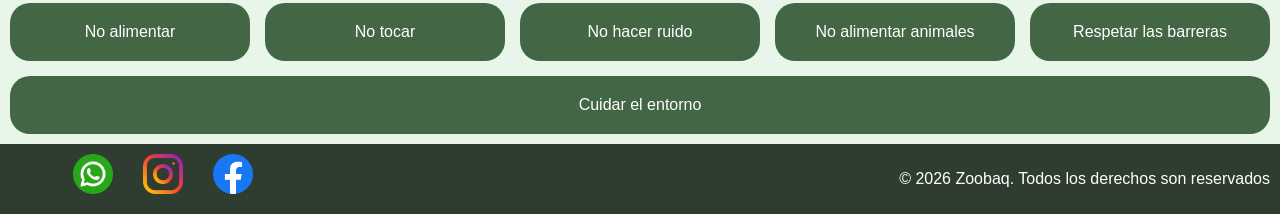
==== commit d55da1e2: "updated" ====
--- a/seccion02/index.html
+++ b/seccion02/index.html
@@ -21,7 +21,7 @@
             <button id="btn-show" onclick="hiddenHamburguer()">≡</button>
             <ul class="nav-links">
                 
-                <li><a href="#">Inicio</a></li>
+                <li><a href="https://github.com/">Inicio</a></li>
                 <li><a href="#">Explora</a></li>
                 <li><a href="#">Normas</a></li>
             </ul>
--- a/seccion02/style.css
+++ b/seccion02/style.css
@@ -2,6 +2,7 @@
     margin: 0;
     font-family: Arial;
     background-color: rgb(213, 213, 212);
+    
 }
 
 /* HEADER */
@@ -13,6 +14,7 @@
     align-items:center;
     padding:0px;
     overflow: hidden;
+    width: 100%;
 
 }
 
@@ -29,14 +31,10 @@
 }
 
 
-.nav-links {
-  display: flex;
-  list-style-type: none;
-  margin: 0;
-  padding: 0;
+
   
   
-}
+
 
 li a{
     text-decoration: none;
@@ -58,7 +56,7 @@
 
 /* HERO */
 .hero {
-    height: 50vh;
+    height: 90vh;
     margin: 0;  
     display:flex ;
 
@@ -69,7 +67,7 @@
 
 .imgpark{
     width: 100%;      
-  height: 50vh;     
+  height: 90vh;     
     position: absolute;
     filter:brightness(70%)
 
@@ -79,7 +77,7 @@
     justify-content: center;
     align-items: center;
     position:relative;  
-    font-size:xx-large;
+    font-size:2rem;
     filter: brightness(90%);
     padding-top: 100px;
 }
@@ -89,6 +87,7 @@
 /* CONTENEDOR */
 .contenedor {
     padding: 10px;
+    
 }
 
 /* FILAS */
@@ -248,20 +247,61 @@
     height: 40px;
 }
 
-#button-menu{
+#btn-show {
     display: none;
+    font-size: 24px;
+    background: none;
+    border: none;
+    cursor: pointer;
+}
+
+/* menú normal (desktop) */
+.nav-links {
+    display: flex;
+    gap: 20px;
+    list-style: none;
 }
 
 @media (max-width:480px){
-    #button-menu{
-    display: block;
-    }
-    ul.nav-links{
-        display: none;
-
-    }
-    ul.nav-links.active{
-        display: block!important;
-
-    }
-    +    #btn-show{
+        display: block;
+        position: relative;
+        z-index: 1001;
+    }
+    header nav{
+        width: 100%;
+    }
+
+    .nav-links{
+        position:fixed;
+        top: 0;
+        right: -100%; /* oculto */
+        width: 100px;
+        height: 200vh;
+        background: #f02727;
+        color: white;
+
+        display: flex;
+        flex-direction: column;
+        justify-content:start;
+        align-items: center;
+
+        gap: 20px;
+
+        transition: right 0.3s ease;
+        z-index: 1000;
+        padding: 100px;
+    }
+
+    .nav-links.active{
+        right: 0; /* aparece */
+    }
+
+    .nav-links li a{
+        color: white;
+        text-decoration: none;
+        font-size: 18px;
+    }
+
+
+}
